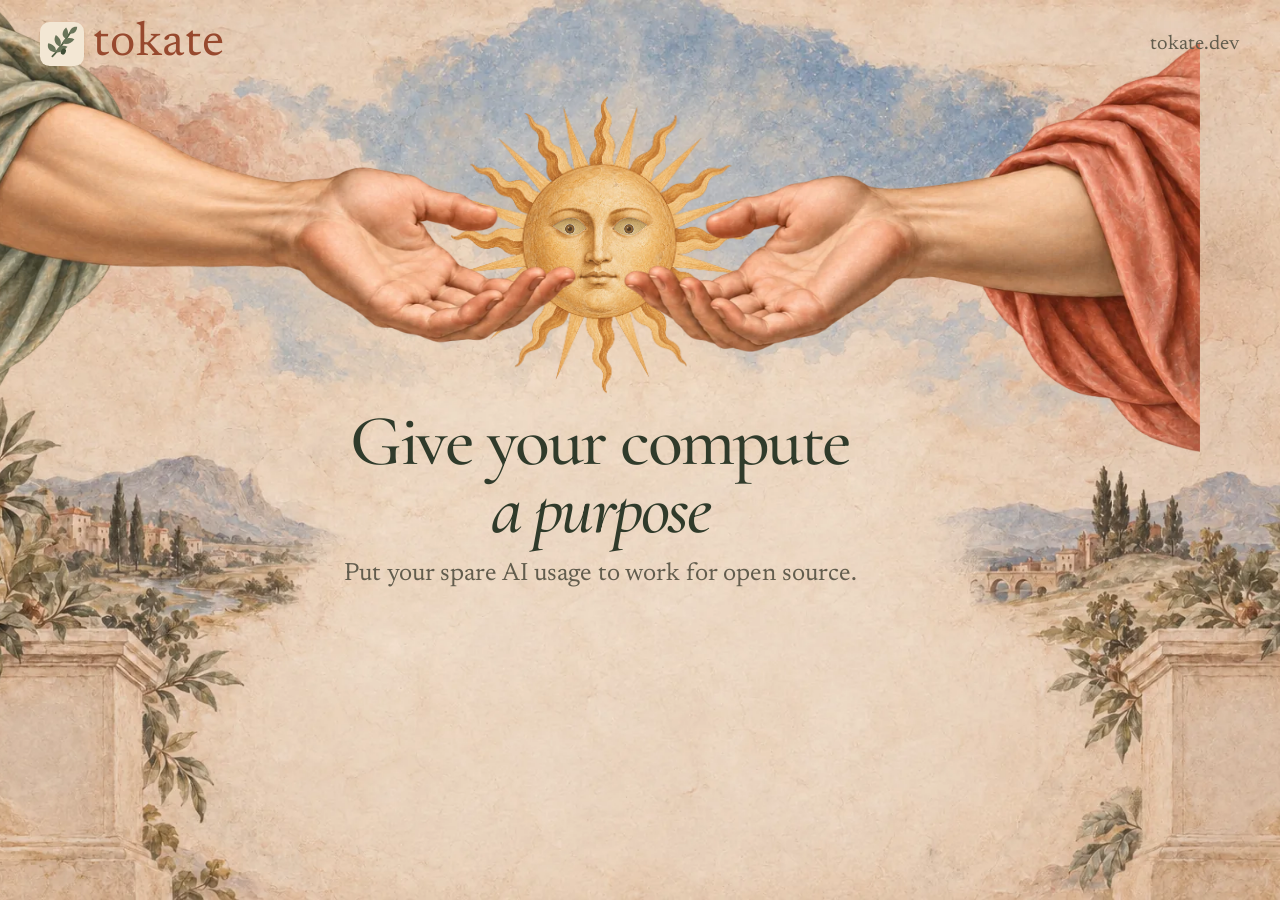
==== branding/social-card.html @ 38a2b859 "Add social preview metadata and olive branch site icons" ====
<!doctype html>
<html lang="en">
<head>
<meta charset="utf-8" />
<title>Tokate social card</title>
<link rel="stylesheet" href="../site/style.css" />
<style>
body { width: 1200px; height: 630px; overflow: hidden; background: #f3e7d4 url(../site/assets/backdrop.webp) center / cover; }
header { position: absolute; inset: 20px 40px auto; padding: 0; z-index: 4; }
.wordmark { font-size: 48px; gap: 9px; }
.wordmark img { width: 44px; height: 44px; }
.address { color: var(--muted); font-size: 20px; }
main { padding-top: 95px; }
.heavens { height: 300px; }
.sun { width: 300px; height: 300px; top: 0; animation: none; }
.hands { top: -270px; animation: none; }
h1 { margin: 12px 0 18px; font-size: 72px; line-height: .95; text-align: center; }
main > p { margin: 0; font-size: 25px; text-align: center; color: var(--muted); }
</style>
</head>
<body>
<header><div class="wordmark"><img src="../site/assets/mark.svg" alt="" />tokate</div><span class="address">tokate.dev</span></header>
<main><div class="heavens">
                    <button
                        class="sun art-ready"
                        type="button"
                        aria-label="Daylight"
                        aria-pressed="true"
                        data-theme="light"
                    >
                        <img
                            src="../site/assets/sun.webp"
                            alt=""
                            fetchpriority="high"
                            draggable="false"
                        />
                        <svg class="eyes" viewBox="0 0 1254 1254" aria-hidden="true">
                            <defs>
                                <clipPath id="left-eye">
                                    <path
                                        d="M430 548C452 536 478 514 505 514C532 514 554 533 568 557C542 582 516 592 489 583C465 575 447 558 430 548"
                                    />
                                </clipPath>
                                <clipPath id="right-eye">
                                    <path
                                        d="M684 557C698 533 721 514 748 513C776 512 800 531 823 543C804 562 782 582 756 586C729 590 703 578 684 557"
                                    />
                                </clipPath>
                                <radialGradient
                                    id="eye-white"
                                    cx=".5"
                                    cy=".75"
                                    r=".8"
                                >
                                    <stop stop-color="#e1c58d" />
                                    <stop offset=".65" stop-color="#c6a466" />
                                    <stop offset="1" stop-color="#96703a" />
                                </radialGradient>
                                <radialGradient id="iris">
                                    <stop stop-color="#654b2d" />
                                    <stop offset=".6" stop-color="#936939" />
                                    <stop offset="1" stop-color="#674c2c" />
                                </radialGradient>
                                <filter id="eye-grain" x="0" y="0" width="100%" height="100%">
                                    <feTurbulence type="fractalNoise" baseFrequency=".16" numOctaves="3" seed="7" result="grain" />
                                    <feColorMatrix type="matrix" values=".3 .3 .3 0 .55 .3 .3 .3 0 .55 .3 .3 .3 0 .55 0 0 0 0 1" />
                                    <feBlend in2="SourceGraphic" mode="multiply" />
                                    <feComposite in2="SourceGraphic" operator="in" />
                                    <feDisplacementMap in2="grain" scale="1.2" xChannelSelector="R" yChannelSelector="G" />
                                </filter>
                            </defs>
                            <g class="eye eye-left">
                                <path
                                    class="white" filter="url(#eye-grain)"
                                    d="M430 548C452 536 478 514 505 514C532 514 554 533 568 557C542 582 516 592 489 583C465 575 447 558 430 548"
                                />
                                <g clip-path="url(#left-eye)">
                                    <g class="pupil" filter="url(#eye-grain)">
                                        <circle
                                            cx="501"
                                            cy="560"
                                            r="21"
                                            fill="url(#iris)"
                                        />
                                        <circle
                                            cx="501"
                                            cy="560"
                                            r="9"
                                            fill="#503a26"
                                        />
                                        <circle
                                            cx="496"
                                            cy="555"
                                            r="3"
                                            fill="#ebd5a7"
                                            opacity=".8"
                                        />
                                    </g>
                                </g>
                                <path
                                    class="lid"
                                    d="M430 548C452 536 478 514 505 514C532 514 554 533 568 557"
                                />
                            </g>
                            <g class="eye eye-right">
                                <path
                                    class="white" filter="url(#eye-grain)"
                                    d="M684 557C698 533 721 514 748 513C776 512 800 531 823 543C804 562 782 582 756 586C729 590 703 578 684 557"
                                />
                                <g clip-path="url(#right-eye)">
                                    <g class="pupil" filter="url(#eye-grain)">
                                        <circle
                                            cx="748"
                                            cy="560"
                                            r="21"
                                            fill="url(#iris)"
                                        />
                                        <circle
                                            cx="748"
                                            cy="560"
                                            r="9"
                                            fill="#503a26"
                                        />
                                        <circle
                                            cx="743"
                                            cy="555"
                                            r="3"
                                            fill="#ebd5a7"
                                            opacity=".8"
                                        />
                                    </g>
                                </g>
                                <path
                                    class="lid"
                                    d="M684 557C698 533 721 514 748 513C776 512 800 531 823 543"
                                />
                            </g>
                        </svg>
                    </button>
<img class="hands hand-left" src="../site/assets/hands-smooth.webp" alt="" />
<img class="hands hand-right" src="../site/assets/hands-smooth.webp" alt="" />
</div><h1>Give your compute<br /><em>a purpose</em></h1>
<p>Put your spare AI usage to work for open source.</p>
</main>
</body>
</html>
---- site/style.css ----
@font-face {
    font-family: Decree;
    src: url(assets/tokate-decree.woff2) format("woff2");
    font-weight: 400;
    font-display: swap;
}
@font-face {
    font-family: Cormorant;
    src: url(assets/cormorant.woff2) format("woff2");
    font-weight: 500;
    font-display: swap;
}
@font-face {
    font-family: Cormorant;
    src: url(assets/cormorant-italic.woff2) format("woff2");
    font-weight: 500;
    font-style: italic;
    font-display: swap;
}
@font-face {
    font-family: Newsreader;
    src: url(assets/newsreader-italic.woff2) format("woff2");
    font-weight: 400;
    font-style: italic;
    font-display: swap;
}
@font-face {
    font-family: Newsreader;
    src: url(assets/newsreader.woff2) format("woff2");
    font-weight: 400;
    font-display: swap;
}
:root {
    color-scheme: light;
    --paper: #f3e7d4;
    --ink: #303b2b;
    --muted: #625d4e;
    --rust: #97492e;
    --sage: #697459;
    --line: #7e725338;
    --serif: Newsreader, Georgia, serif;
    --display: Cormorant, Georgia, serif;
}
:root[data-theme="dark"] {
    color-scheme: dark;
    --paper: #23324b;
    --ink: #eee5cf;
    --muted: #c1c6cb;
    --rust: #e2bb80;
    --sage: #b0bfa6;
    --line: #c4cbd536;
}
* {
    box-sizing: border-box;
}
html {
    scroll-behavior: smooth;
    scroll-padding-top: 2rem;
}
body {
    margin: 0;
    background: var(--paper) url(assets/backdrop.webp) center top/cover no-repeat;
    color: var(--ink);
    font-family: var(--serif);
    font-size: 18px;
    min-height: 100svh;
    transition: background-color 0.7s ease, color 0.5s ease;
}
:root[data-theme="dark"] body {
    background-blend-mode: multiply;
}
a {
    color: inherit;
    text-decoration: none;
}
button,
a {
    -webkit-tap-highlight-color: transparent;
}
button {
    font: inherit;
    cursor: pointer;
}
a:focus-visible,
button:focus-visible,
textarea:focus-visible {
    outline: 2px solid var(--rust);
    outline-offset: 6px;
}
header {
    max-width: 1400px;
    margin: auto;
    padding: 25px 6%;
    display: flex;
    align-items: center;
    justify-content: space-between;
    position: relative;
    z-index: 2;
}
.wordmark {
    display: flex;
    align-items: center;
    gap: 9px;
    font-size: 50px;
    letter-spacing: 1px;
    line-height: 1;
    color: var(--rust);
}
.wordmark svg {
    width: 31px;
    height: 45px;
    fill: var(--sage);
    stroke: var(--sage);
    stroke-width: 1;
}
nav {
    display: flex;
    gap: 34px;
    font-size: 21px;
    align-items: center;
    line-height: 1.2;
}
#theme-toggle {
    display: grid;
    place-items: center;
    padding: 8px 0;
    border: 0;
    background: none;
    color: var(--ink);
}
#theme-toggle:hover {
    color: var(--rust);
}
#theme-toggle svg {
    width: 24px;
    height: 24px;
    fill: none;
    stroke: currentColor;
    stroke-width: 1.5;
    stroke-linecap: round;
    stroke-linejoin: round;
}
.theme-sun,
:root[data-theme="dark"] .theme-moon {
    display: none;
}
:root[data-theme="dark"] .theme-sun {
    display: inline;
}
nav a {
    display: inline-flex;
    align-items: baseline;
    gap: 5px;
    padding: 8px 0;
}
nav a:hover,
.guide-link:hover,
footer a:hover {
    color: var(--rust);
}
.hero {
    overflow-x: clip;
    position: relative;
    text-align: center;
    margin: 0 auto;
}
.heavens {
    --orb-offset: clamp(108px, 15vw, 900px);
    --orb-rise: clamp(65px, 6vw, 240px);
    --orb-scale: 0.4;
    height: 340px;
    position: relative;
    isolation: isolate;
    overflow: visible;
    pointer-events: none;
}
.sun,
.moon {
    position: absolute;
    width: 340px;
    height: 340px;
    left: 50%;
    top: -10px;
    transform: translateX(-50%);
    z-index: 1;
    border: 0;
    padding: 0;
    background: none;
    border-radius: 50%;
    pointer-events: auto;
    transition: transform 0.75s cubic-bezier(0.45, 0, 0.2, 1), opacity 0.65s ease;
}
.sun {
    animation: sun-appear 0.3s ease both;
}
.moon {
    transform: translate(calc(-50% + var(--orb-offset)), calc(-1 * var(--orb-rise))) scale(var(--orb-scale));
    opacity: 0.75;
    z-index: 3;
}
.moon-stars {
    width: 100%;
    height: 100%;
    opacity: 0.8;
}
:root[data-theme="dark"] .sun {
    transform: translate(calc(-50% + var(--orb-offset)), calc(-1 * var(--orb-rise))) scale(var(--orb-scale));
    opacity: 0.55;
    animation: none;
    z-index: 3;
}
:root[data-theme="dark"] .moon {
    transform: translateX(-50%);
    opacity: 1;
    z-index: 1;
}
:root[data-theme="dark"] .hands {
    filter: brightness(0.65) saturate(0.65);
}
.sun img,
.moon img,
.eyes {
    position: absolute;
    inset: 0;
    width: 100%;
    height: 100%;
    object-fit: contain;
}
.eyes {
    overflow: visible;
    visibility: hidden;
}
.art-ready .eyes {
    visibility: visible;
}
.eye {
    transform-box: fill-box;
    transform-origin: center bottom;
    transition:
        transform 0.13s ease,
        opacity 0.09s ease;
}
.blink .eye {
    transform: scaleY(0.1);
    opacity: 0;
}
.white {
    fill: url(#eye-white);
    stroke: #916b3c;
    stroke-opacity: 0.5;
    stroke-width: 1.5;
}
.lid {
    fill: none;
    stroke: #886336;
    stroke-width: 3;
    opacity: 0.7;
}
.pupil {
    transition: transform 1.7s cubic-bezier(0.25, 0.1, 0.25, 1);
}
.hands {
    position: absolute;
    width: 102.4%;
    height: auto;
    left: -2.4%;
    top: calc(-295px - 0.8vw);
    z-index: 2;
    will-change: transform;
    pointer-events: none;
    transition: filter 0.7s ease;
}
.hand-left {
    clip-path: inset(0 50% 0 0);
    animation: hand-left 0.55s cubic-bezier(0.16, 1, 0.3, 1) both;
}
.hand-right {
    clip-path: inset(0 0 0 50%);
    animation: hand-right 0.55s 0.08s cubic-bezier(0.16, 1, 0.3, 1) both;
}
.hero-copy {
    position: relative;
    z-index: 3;
    padding: 0 24px 32px;
}
h1 {
    font-family: var(--display);
    font-weight: 500;
    font-size: clamp(48px, 5.8vw, 83px);
    line-height: 0.98;
    letter-spacing: -2.5px;
    margin: 0 0 21px;
}
h1 em {
    font-style: italic;
    font-weight: 500;
}
.hero-copy > p {
    font-size: 22px;
    line-height: 1.4;
    margin: 0 0 27px;
    color: var(--muted);
}
.mobile-break {
    display: none;
}
.choices {
    display: flex;
    justify-content: center;
    gap: 18px;
}
.button {
    padding: 17px 26px;
    border-radius: 5px;
    display: inline-flex;
    justify-content: space-between;
    align-items: center;
    gap: 35px;
    min-width: 224px;
    border: 1px solid transparent;
    font-size: 19px;
    transition:
        background 0.2s,
        transform 0.2s;
}
.button:hover {
    transform: translateY(-2px);
}
.primary {
    background: var(--rust);
    color: #fff5e8;
}
.primary:hover {
    background: #7d3d27;
}
.secondary {
    border: 1px solid var(--sage);
    background: #f8edda85;
    color: var(--ink);
}
.secondary:hover {
    background: #e5d9c3;
}
.choices .button,
.agent-help .button {
    min-width: 300px;
    min-height: 92px;
    padding: 22px 62px;
    border: 0;
    border-radius: 8px;
    background: url(assets/stone-olive.webp) center / 100% 142% no-repeat;
    color: #303b2b;
    justify-content: center;
    font-family: var(--display);
    font-size: 23px;
    font-weight: 500;
    text-shadow: 0 1px #fff9e6;
    transition:
        filter 0.2s,
        transform 0.2s;
}
.choices .button:hover,
.agent-help .button:hover {
    filter: brightness(1.05) drop-shadow(0 3px 2px #56482c26);
}
.choices .button:active {
    transform: translateY(0);
}
.steps {
    max-width: 1050px;
    margin: 8px auto 0;
    display: grid;
    grid-template-columns: repeat(3, 1fr);
    padding: 30px 26px 33px;
    gap: 24px;
    border-top: 1px solid var(--line);
    scroll-margin-top: 30px;
}
.steps article {
    display: flex;
    gap: 16px;
    align-items: flex-start;
}
.number {
    display: grid;
    place-items: center;
    flex-shrink: 0;
    width: 60px;
    height: 64px;
    margin-top: -15px;
    padding-bottom: 4px;
    background: url(assets/laurel.svg) center / contain no-repeat;
    color: var(--rust);
    font-family: var(--display);
    font-size: 28px;
    line-height: 1;
    font-weight: 500;
}
h2 {
    font-family: var(--display);
    font-weight: 500;
}
.steps h2 {
    font-size: 23px;
    margin: 2px 0 10px;
    line-height: 1;
}
.steps p {
    font-size: 17px;
    color: var(--muted);
    line-height: 1.4;
    margin: 0;
}
.commons {
    display: inline-flex;
    align-items: center;
    gap: 12px;
}
.commons a {
    padding-right: 12px;
    border-right: 1px solid var(--line);
}
footer {
    margin: 0 auto;
    max-width: 1050px;
    padding: 20px 26px 27px;
    border-top: 1px solid var(--line);
    display: flex;
    align-items: center;
    justify-content: space-between;
    gap: 20px;
    font-size: 15px;
    color: var(--muted);
}
#motion {
    color: inherit;
    background: none;
    border: 0;
    padding: 7px 0;
    font-size: 14px;
    text-decoration: underline;
    text-underline-offset: 4px;
}
.skip {
    position: absolute;
    left: 20px;
    top: -100px;
    z-index: 10;
    padding: 12px;
    background: var(--paper);
}
.skip:focus {
    top: 15px;
}
dialog {
    color-scheme: light;
    --ink: #303b2b;
    --muted: #625d4e;
    --rust: #97492e;
    --sage: #697459;
    --line: #7e725338;
    --scroll-head: 125px;
    --scroll-foot: 110px;
    color: var(--ink);
    background: none;
    border: 0;
    padding: var(--scroll-head) 60px var(--scroll-foot);
    max-width: 780px;
    width: calc(100% - 20px);
    max-height: 92svh;
    filter: drop-shadow(0 18px 30px #241b2b55);
}
dialog::before {
    content: "";
    position: absolute;
    inset: 0;
    z-index: -1;
    background: url(assets/scroll.webp) center / 100% 100% no-repeat;
    clip-path: inset(0 0 calc(var(--roll-offset, 0px) + 10%));
    transition: clip-path 0.2s ease;
    pointer-events: none;
}
.roll-handle {
    position: absolute;
    inset: auto 0 0;
    height: 14%;
    width: 100%;
    padding: 0;
    border: 0;
    background: url(assets/scroll.webp) center bottom / 100% 714.2857% no-repeat;
    transform: translateY(calc(-1 * var(--roll-offset, 0px)));
    transition: transform 0.2s ease;
    cursor: grab;
    touch-action: none;
    user-select: none;
}
.rolling,
.rolling .roll-handle {
    cursor: grabbing;
    user-select: none;
}
.rolling::before,
.rolling .roll-handle,
.rolling .scroll-content {
    transition: none;
}
.scroll-content {
    clip-path: inset(0 0 var(--text-clip, 0px));
    transition: clip-path 0.2s ease;
    max-height: calc(92svh - var(--scroll-head) - var(--scroll-foot));
    overflow-y: auto;
    padding: 0 6px;
    scrollbar-width: thin;
    scrollbar-color: #a78a56 transparent;
}
dialog::backdrop {
    background: #2c261c85;
    backdrop-filter: blur(5px);
}
:root[data-theme="dark"] dialog::backdrop {
    background: #07101caa;
}
dialog h2 {
    font-family: Decree, var(--display);
    font-weight: 400;
    font-size: 32px;
    line-height: 1.25;
    text-align: center;
    color: #713d2c;
    margin: 0 0 22px;
    padding-bottom: 23px;
    background: url(assets/mark.svg) center bottom / 18px 24px no-repeat;
}
dialog ol {
    width: fit-content;
    max-width: 100%;
    margin-inline: auto;
    padding: 0 20px;
    list-style: none;
    counter-reset: step;
}
dialog li {
    counter-increment: step;
    display: flex;
    align-items: baseline;
    gap: 16px;
    line-height: 1.4;
    margin: 16px 0;
    font-family: var(--display);
    font-size: 23px;
}
.illuminated-initial {
    display: inline-block;
    width: 64px;
    height: 72px;
    object-fit: contain;
    vertical-align: -0.2em;
    margin-right: 2px;
}
dialog li:before {
    content: counter(step, upper-roman);
    color: var(--rust);
    font-family: Decree, var(--display);
    font-size: 27px;
    min-width: 36px;
}
.agent-help {
    border-top: 1px solid var(--line);
    margin-top: 16px;
    padding-top: 4px;
}
.agent-help p {
    font-family: var(--display);
    font-size: 21px;
    text-align: center;
}
.agent-help .button {
    display: flex;
    align-items: center;
    justify-content: center;
    gap: 8px;
    font-size: 21px;
    min-width: 0;
    min-height: 80px;
    padding: 18px 50px;
    width: min(100%, 360px);
    background-size: 100% auto;
    margin-inline: auto;
}
.copy-check {
    display: none;
    width: 22px;
    height: 22px;
    flex-shrink: 0;
    fill: none;
    stroke: currentColor;
    stroke-width: 2;
    stroke-linecap: round;
    stroke-linejoin: round;
}
.copied .copy-check {
    display: block;
}
.guide-link {
    display: block;
    margin-top: 12px;
    text-align: center;
    font-family: var(--display);
    font-size: 19px;
    text-decoration: underline;
    text-underline-offset: 4px;
}
#dismiss {
    display: block;
    margin: 14px auto 0;
    padding: 8px 14px;
    border: 0;
    background: none;
    color: var(--rust);
    font-family: var(--display);
    font-size: 25px;
    font-weight: 500;
}
#dismiss:hover {
    color: var(--ink);
}
textarea {
    width: 100%;
    min-height: 120px;
    margin-top: 15px;
    padding: 12px;
    background: #fff8eb;
    border: 1px solid var(--sage);
    font:
        14px/1.5 system-ui,
        sans-serif;
}
body.modal-open {
    overflow: hidden;
}
.paused .pupil {
    transition: none;
}
.paused .hands,
.paused .sun {
    animation: none;
}
@keyframes hand-left {
    from {
        opacity: 0;
        transform: translate(-13%, 45px) rotate(-3deg);
    }
    to {
        opacity: 1;
        transform: translate(0) rotate(0);
    }
}
@keyframes hand-right {
    from {
        opacity: 0;
        transform: translate(13%, 60px) rotate(3deg);
    }
    to {
        opacity: 1;
        transform: translate(0) rotate(0);
    }
}
@keyframes sun-appear {
    from {
        opacity: 0;
    }
    to {
        opacity: 1;
    }
}
@media (min-width: 1500px) {
    .heavens {
        height: 25vw;
    }
    .sun,
    .moon {
        width: 24.375vw;
        height: 24.375vw;
    }
    .hands {
        top: -19.55vw;
    }
}
@media (max-width: 900px) {
    header {
        padding: 23px 5%;
    }
    .wordmark {
        font-size: 43px;
    }
    nav {
        gap: 24px;
    }
    .heavens {
        height: 290px;
    }
    .sun,
    .moon {
        width: 285px;
        height: 285px;
        top: 0;
    }
    .hands {
        width: 130%;
        max-width: none;
        left: -16.5234%;
        top: -110px;
    }
    .hero-copy {
        padding-bottom: 28px;
    }
    h1 {
        font-family: var(--display);
        font-size: 65px;
    }
    .steps {
        margin: 0 5%;
        grid-template-columns: 1fr;
        padding-left: 0;
        padding-right: 0;
    }
    .steps h2 {
        font-size: 21px;
    }
    .steps p {
        font-size: 16px;
    }
    footer {
        margin: 0 5%;
        padding-left: 0;
        padding-right: 0;
    }
}
@media (max-width: 600px) {
    .heavens {
        --orb-scale: 0.34;
        --orb-rise: 65px;
    }
    body {
        background-size: auto 100%;
    }
    header {
        padding: 22px 6% 8px;
    }
    .wordmark {
        font-size: 30px;
        gap: 6px;
    }
    .wordmark svg {
        width: 25px;
        height: 36px;
    }
    nav {
        gap: 10px;
        font-size: 16px;
    }
    .heavens {
        height: 265px;
        margin-top: 8px;
    }
    .sun,
    .moon {
        width: 250px;
        height: 250px;
        top: -5px;
    }
    .hands {
        width: 185%;
        left: -44.668%;
        top: -52px;
    }
    .hero-copy {
        padding: 2px 22px 34px;
    }
    h1 {
        font-family: var(--display);
        font-size: 52px;
        letter-spacing: -1.8px;
        line-height: 1.02;
        margin-bottom: 18px;
    }
    .hero-copy > p {
        font-size: 19px;
        line-height: 1.4;
        margin-bottom: 24px;
    }
    .mobile-break {
        display: block;
    }
    .choices .button {
        min-width: 0;
        width: 100%;
        font-size: 23px;
    }
    .choices {
        gap: 10px;
        flex-direction: column;
        max-width: 330px;
        margin: auto;
    }
    .button {
        min-width: 0;
        font-size: 18px;
        padding: 15px 23px;
    }
    .steps {
        display: flex;
        flex-direction: column;
        gap: 24px;
        margin: 0 8%;
        padding: 27px 0;
    }
    .steps article {
        gap: 16px;
    }
    .steps h2 {
        font-size: 23px;
        margin-bottom: 7px;
    }
    .steps p {
        font-size: 17px;
    }
    footer {
        margin: 0 8%;
        flex-wrap: wrap;
        gap: 12px;
        font-size: 14px;
        padding: 21px 0;
    }
    #motion {
        font-size: 13px;
    }
    dialog {
        --scroll-head: 122px;
        padding: var(--scroll-head) 28px var(--scroll-foot);
    }
    dialog h2 {
        font-size: 27px;
    }
    dialog li {
        font-size: 21px;
        gap: 10px;
    }
    .agent-help .button {
        min-height: 64px;
        padding: 18px 20px;
        font-size: 19px;
    }
    .illuminated-initial {
        width: 52px;
        height: 60px;
    }
}
@media (prefers-reduced-motion: reduce) {
    html {
        scroll-behavior: auto;
    }
    *,
    *:before,
    *:after {
        animation: none !important;
        transition: none !important;
    }
}
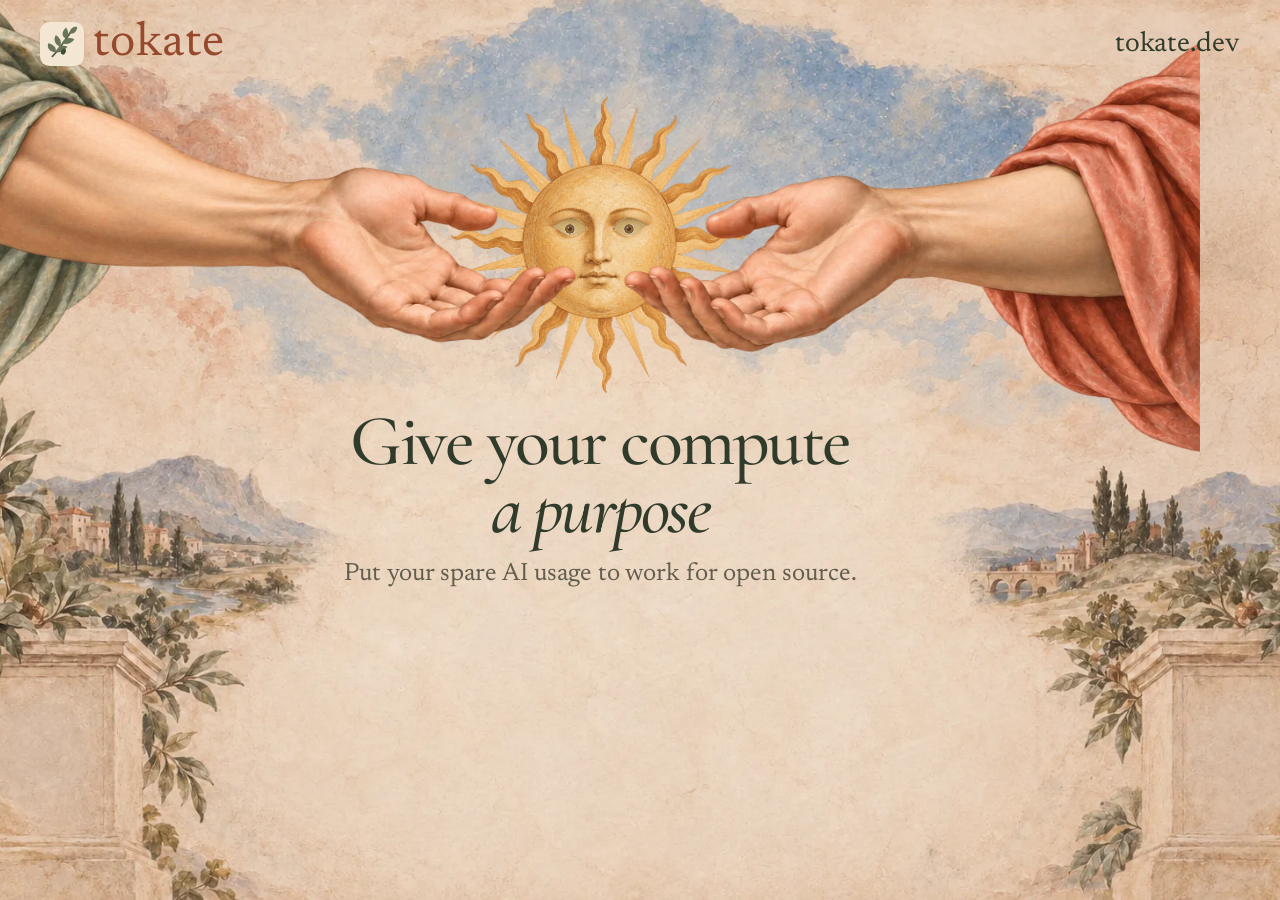
==== commit bccae313: "Make social card domain larger and higher contrast" ====
--- a/branding/social-card.html
+++ b/branding/social-card.html
@@ -9,7 +9,7 @@
 header { position: absolute; inset: 20px 40px auto; padding: 0; z-index: 4; }
 .wordmark { font-size: 48px; gap: 9px; }
 .wordmark img { width: 44px; height: 44px; }
-.address { color: var(--muted); font-size: 20px; }
+.address { color: var(--ink); font-size: 28px; }
 main { padding-top: 95px; }
 .heavens { height: 300px; }
 .sun { width: 300px; height: 300px; top: 0; animation: none; }
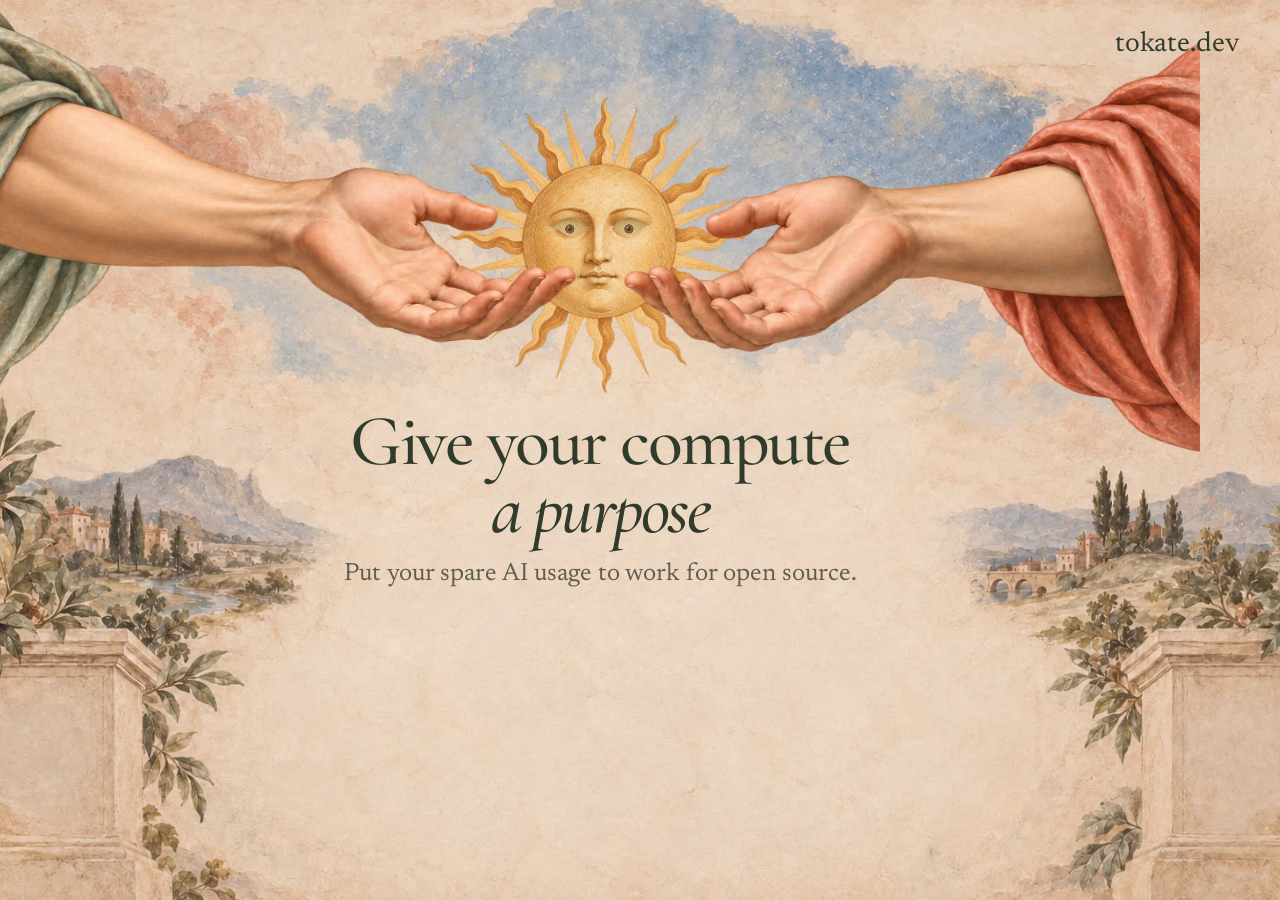
==== commit 44015082: "Remove redundant logo from social card" ====
--- a/branding/social-card.html
+++ b/branding/social-card.html
@@ -6,9 +6,7 @@
 <link rel="stylesheet" href="../site/style.css" />
 <style>
 body { width: 1200px; height: 630px; overflow: hidden; background: #f3e7d4 url(../site/assets/backdrop.webp) center / cover; }
-header { position: absolute; inset: 20px 40px auto; padding: 0; z-index: 4; }
-.wordmark { font-size: 48px; gap: 9px; }
-.wordmark img { width: 44px; height: 44px; }
+header { position: absolute; inset: 20px 40px auto; min-height: 48px; padding: 0; justify-content: flex-end; z-index: 4; }
 .address { color: var(--ink); font-size: 28px; }
 main { padding-top: 95px; }
 .heavens { height: 300px; }
@@ -19,7 +17,7 @@
 </style>
 </head>
 <body>
-<header><div class="wordmark"><img src="../site/assets/mark.svg" alt="" />tokate</div><span class="address">tokate.dev</span></header>
+<header><span class="address">tokate.dev</span></header>
 <main><div class="heavens">
                     <button
                         class="sun art-ready"
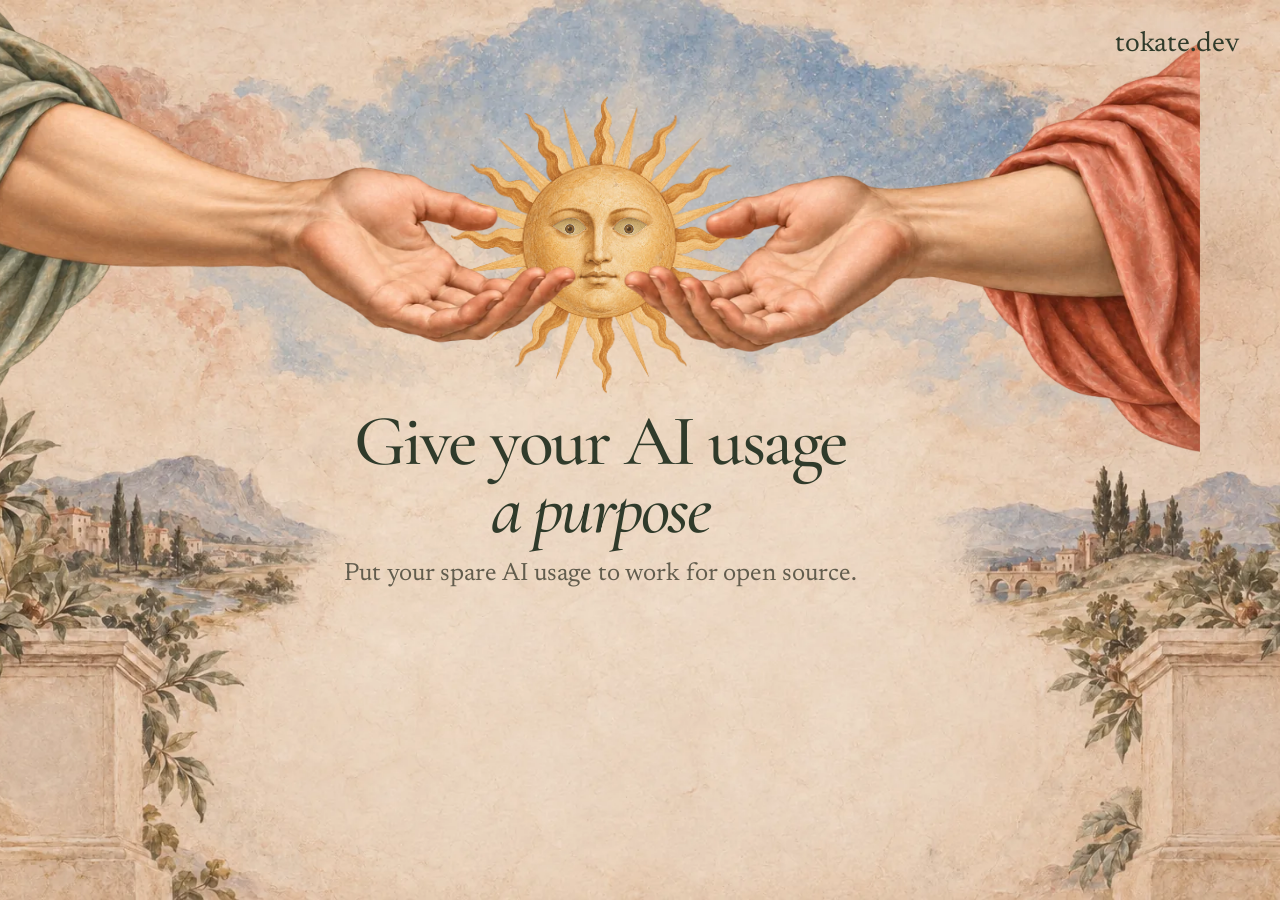
==== commit 532089d1: "Use more precise wording for AI usage and inference Closes #9" ====
--- a/branding/social-card.html
+++ b/branding/social-card.html
@@ -137,7 +137,7 @@
                     </button>
 <img class="hands hand-left" src="../site/assets/hands-smooth.webp" alt="" />
 <img class="hands hand-right" src="../site/assets/hands-smooth.webp" alt="" />
-</div><h1>Give your compute<br /><em>a purpose</em></h1>
+</div><h1>Give your AI usage<br /><em>a purpose</em></h1>
 <p>Put your spare AI usage to work for open source.</p>
 </main>
 </body>
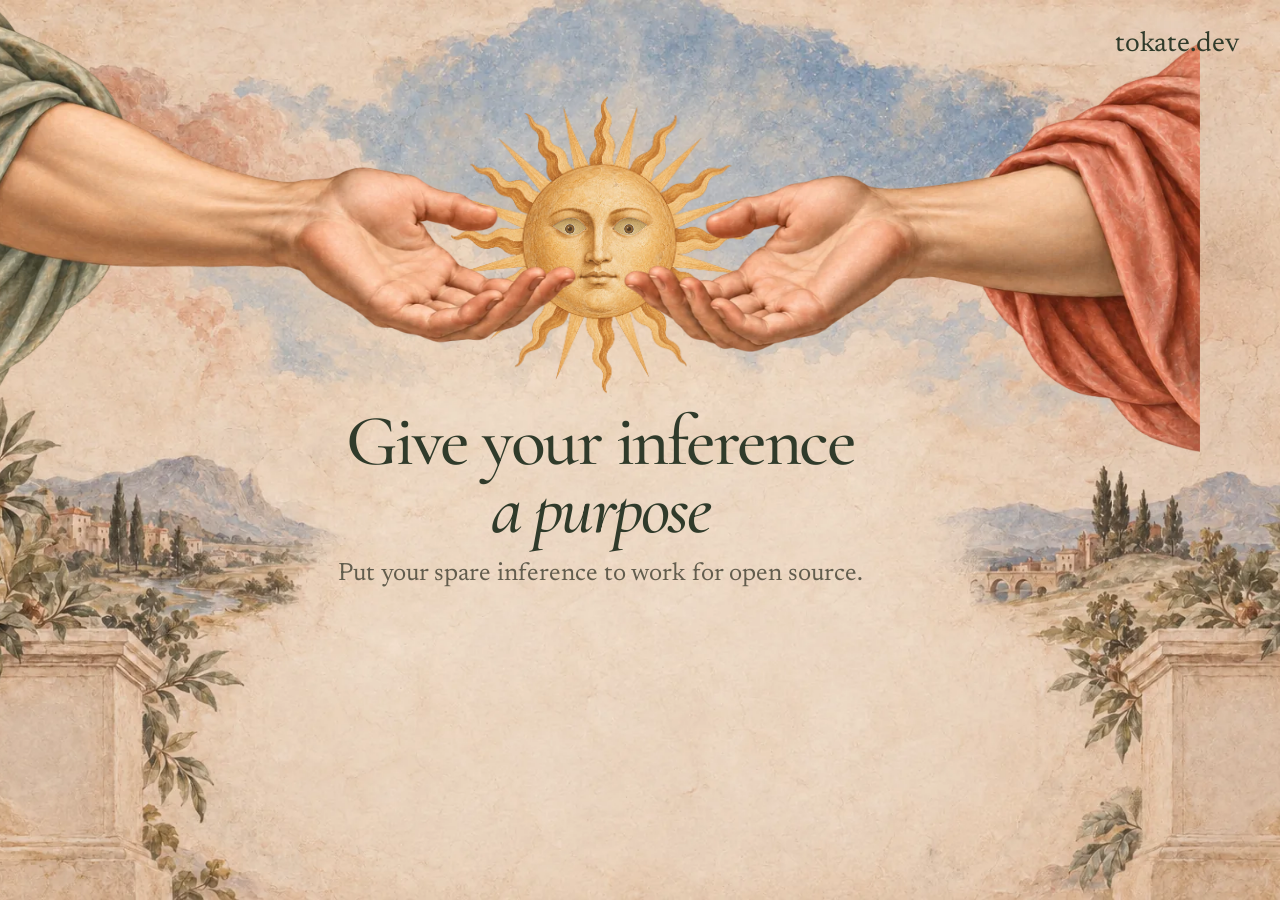
==== commit ff71f29f: "Use more precise inference wording on the website Closes #10" ====
--- a/branding/social-card.html
+++ b/branding/social-card.html
@@ -137,8 +137,8 @@
                     </button>
 <img class="hands hand-left" src="../site/assets/hands-smooth.webp" alt="" />
 <img class="hands hand-right" src="../site/assets/hands-smooth.webp" alt="" />
-</div><h1>Give your AI usage<br /><em>a purpose</em></h1>
-<p>Put your spare AI usage to work for open source.</p>
+</div><h1>Give your inference<br /><em>a purpose</em></h1>
+<p>Put your spare inference to work for open source.</p>
 </main>
 </body>
 </html>
